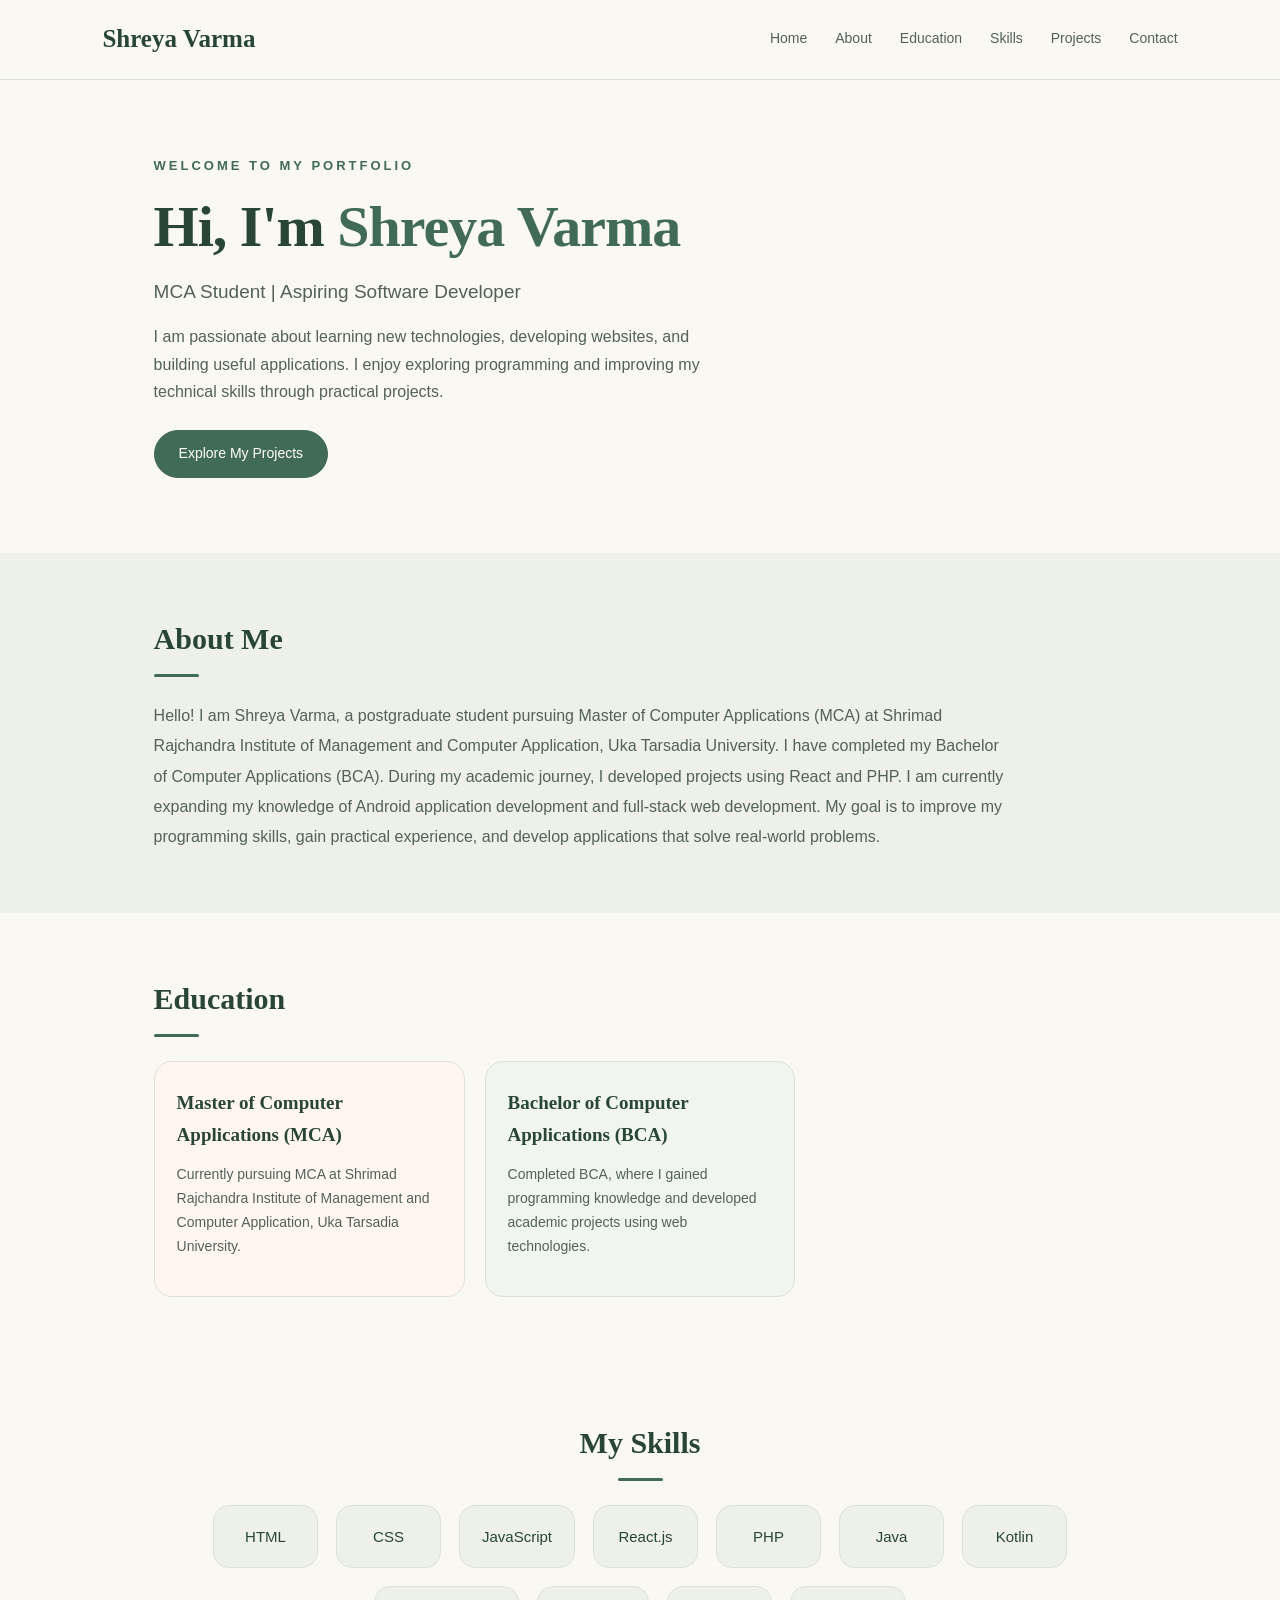
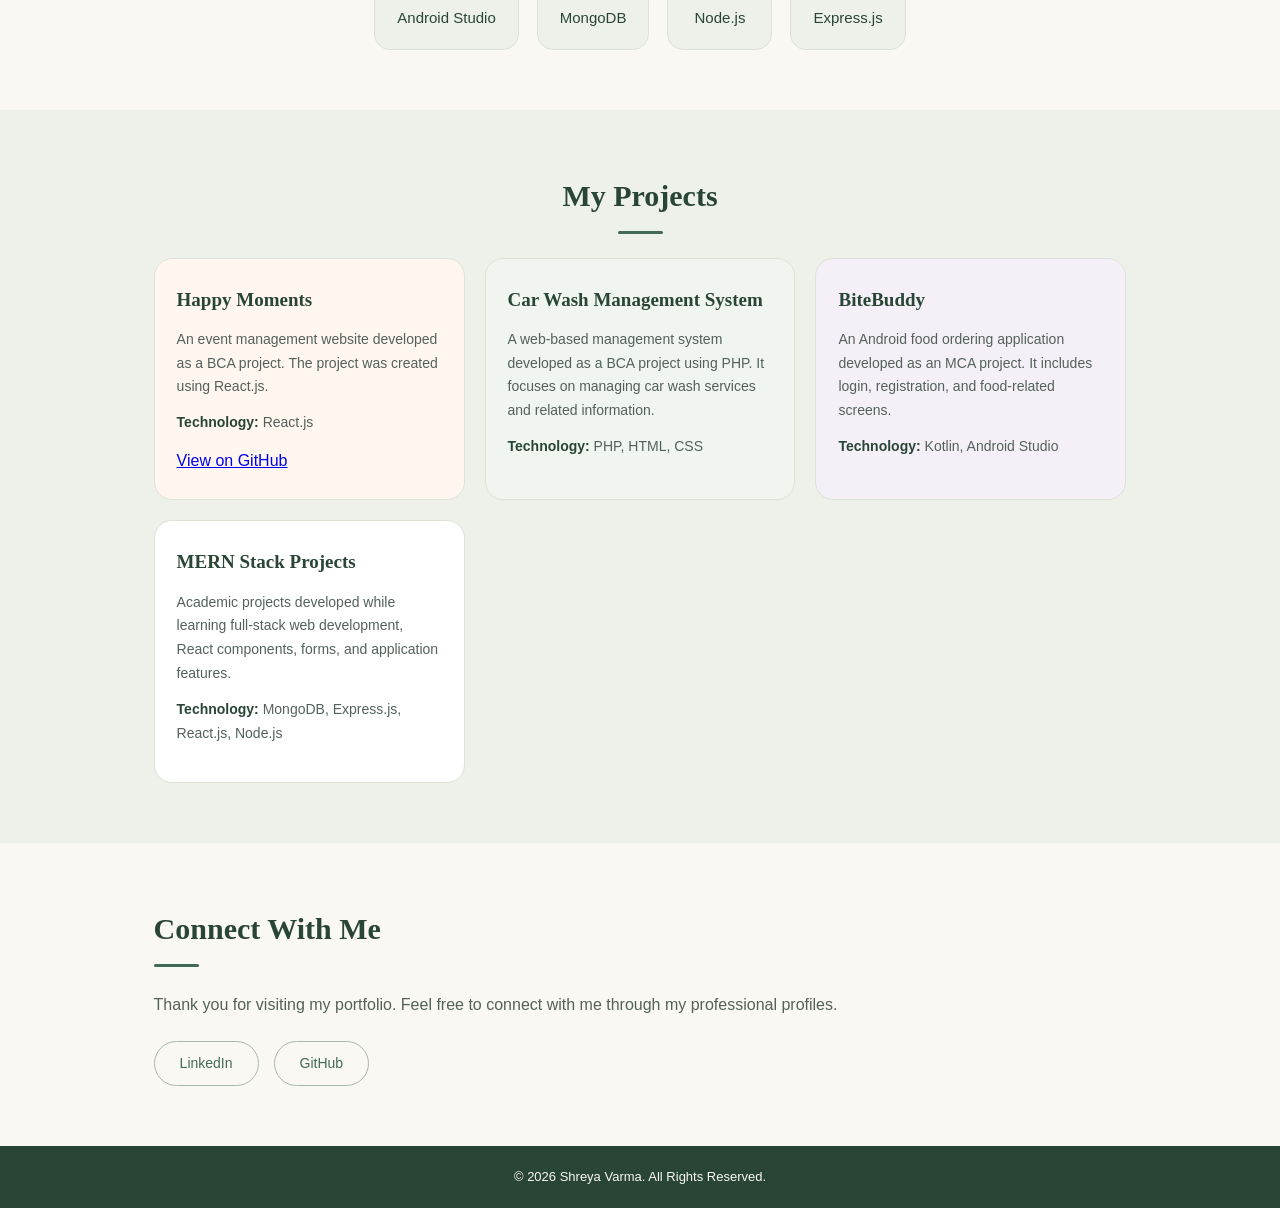
==== index.html @ 81401850 "Add files via upload" ====
<!DOCTYPE html>
<html lang="en">

<head>
    <meta charset="UTF-8">
    <meta name="viewport" content="width=device-width, initial-scale=1.0">

    <title>Shreya Varma | Portfolio</title>

    <link rel="stylesheet" href="style.css">
</head>

<body>

    <!-- Navigation Bar -->
    <header>
        <nav>
            <h2>Shreya Varma</h2>

            <div class="nav-links">
                <a href="#home">Home</a>
                <a href="#about">About</a>
                <a href="#education">Education</a>
                <a href="#skills">Skills</a>
                <a href="#projects">Projects</a>
                <a href="#contact">Contact</a>
            </div>
        </nav>
    </header>


    <!-- Home Section -->
    <section id="home" class="hero">

        <div>
            <p class="welcome">WELCOME TO MY PORTFOLIO</p>

            <h1>
                Hi, I'm <span>Shreya Varma</span>
            </h1>

            <h3>MCA Student | Aspiring Software Developer</h3>

            <p>
                I am passionate about learning new technologies,
                developing websites, and building useful applications.
                I enjoy exploring programming and improving my
                technical skills through practical projects.
            </p>

            <a href="#projects" class="button">Explore My Projects</a>
        </div>

    </section>


    <!-- About Me Section -->
    <section id="about">

        <h2>About Me</h2>

        <p>
            Hello! I am Shreya Varma, a postgraduate student pursuing
            Master of Computer Applications (MCA) at Shrimad Rajchandra
            Institute of Management and Computer Application,
            Uka Tarsadia University.

            I have completed my Bachelor of Computer Applications (BCA).
            During my academic journey, I developed projects using
            React and PHP. I am currently expanding my knowledge of
            Android application development and full-stack web development.

            My goal is to improve my programming skills, gain practical
            experience, and develop applications that solve real-world problems.
        </p>

    </section>


    <!-- Education Section -->
    <section id="education">

        <h2>Education</h2>

        <div class="project-container">

            <div class="project-card">
                <h3>Master of Computer Applications (MCA)</h3>

                <p>
                    Currently pursuing MCA at Shrimad Rajchandra
                    Institute of Management and Computer Application,
                    Uka Tarsadia University.
                </p>
            </div>

            <div class="project-card">
                <h3>Bachelor of Computer Applications (BCA)</h3>

                <p>
                    Completed BCA, where I gained programming knowledge
                    and developed academic projects using web technologies.
                </p>
            </div>

        </div>

    </section>


    <!-- Skills Section -->
    <section id="skills">

        <h2>My Skills</h2>

        <div class="skills-list">
            <span>HTML</span>
            <span>CSS</span>
            <span>JavaScript</span>
            <span>React.js</span>
            <span>PHP</span>
            <span>Java</span>
            <span>Kotlin</span>
            <span>Android Studio</span>
            <span>MongoDB</span>
            <span>Node.js</span>
            <span>Express.js</span>
        </div>

    </section>


    <!-- Projects Section -->
    <section id="projects">

        <h2>My Projects</h2>

        <div class="project-container">

            <!-- Project 1 -->
            <div class="project-card">

                <h3>Happy Moments</h3>

                <p>
                    An event management website developed as a BCA project.
                    The project was created using React.js.
                </p>

                <p>
                    <strong>Technology:</strong> React.js
                </p>

                <a href="https://github.com/shreyapvarma-dot/event_management1"
                   target="_blank"
                   rel="noopener noreferrer">
                    View on GitHub
                </a>

            </div>


            <!-- Project 2 -->
            <div class="project-card">

                <h3>Car Wash Management System</h3>

                <p>
                    A web-based management system developed as a BCA project
                    using PHP. It focuses on managing car wash services
                    and related information.
                </p>

                <p>
                    <strong>Technology:</strong> PHP, HTML, CSS
                </p>

            </div>


            <!-- Project 3 -->
            <div class="project-card">

                <h3>BiteBuddy</h3>

                <p>
                    An Android food ordering application developed as an
                    MCA project. It includes login, registration, and
                    food-related screens.
                </p>

                <p>
                    <strong>Technology:</strong> Kotlin, Android Studio
                </p>

            </div>


            <!-- Project 4 -->
            <div class="project-card">

                <h3>MERN Stack Projects</h3>

                <p>
                    Academic projects developed while learning full-stack
                    web development, React components, forms, and
                    application features.
                </p>

                <p>
                    <strong>Technology:</strong> MongoDB, Express.js,
                    React.js, Node.js
                </p>

            </div>

        </div>

    </section>


    <!-- Contact Section -->
    <section id="contact">

        <h2>Connect With Me</h2>

        <p>
            Thank you for visiting my portfolio.
            Feel free to connect with me through my professional profiles.
        </p>

        <div class="social-links">

            <a href="https://www.linkedin.com/in/shreya-varma-5b57a4426"
               target="_blank"
               rel="noopener noreferrer">
                LinkedIn
            </a>

            <a href="https://github.com/shreyapvarma-dot/event_management1"
               target="_blank"
               rel="noopener noreferrer">
                GitHub
            </a>

        </div>

    </section>


    <!-- Footer -->
    <footer>

        <p>
            &copy; 2026 Shreya Varma. All Rights Reserved.
        </p>

    </footer>

</body>

</html>
---- style.css ----
/* ===== Color Theme ===== */
:root {
    --cream: #FAF8F2;
    --cream-dark: #F0EEE5;
    --sage: #DDE4D2;
    --sage-light: #EEF1E9;
    --green: #426B55;
    --green-dark: #294536;
    --text: #53615A;
    --white: #FFFFFF;
    --border: #DCE2D6;
}

/* ===== Basic Styling ===== */
* {
    margin: 0;
    padding: 0;
    box-sizing: border-box;
    scroll-behavior: smooth;
}

body {
    font-family: "Segoe UI", Arial, sans-serif;
    background-color: var(--cream);
    color: var(--green-dark);
    line-height: 1.7;
}

/* ===== Navigation ===== */
header {
    background-color: rgba(250, 248, 242, 0.97);
    padding: 18px 8%;
    border-bottom: 1px solid var(--border);
    position: sticky;
    top: 0;
    z-index: 100;
}

nav {
    display: flex;
    justify-content: space-between;
    align-items: center;
    gap: 20px;
}

nav h2 {
    color: var(--green-dark);
    font-family: Georgia, serif;
    font-size: 25px;
}

.nav-links {
    display: flex;
    align-items: center;
    flex-wrap: wrap;
    gap: 28px;
}

.nav-links a {
    text-decoration: none;
    color: var(--text);
    font-size: 14px;
    transition: 0.3s;
}

.nav-links a:hover {
    color: var(--green);
}

/* ===== Home Section ===== */
.hero {
    min-height: 420px;
    padding: 75px 12%;
    display: flex;
    align-items: center;
    position: relative;
    overflow: hidden;
    background-color: var(--cream);
}

.hero > div {
    max-width: 700px;
    position: relative;
    z-index: 1;
}

.welcome {
    color: var(--green);
    font-size: 13px;
    font-weight: bold;
    letter-spacing: 3px;
    margin-bottom: 15px;
}

.hero h1 {
    font-family: Georgia, serif;
    font-size: clamp(38px, 5vw, 58px);
    line-height: 1.2;
    margin-bottom: 15px;
    letter-spacing: -1px;
}

.hero h1 span {
    color: var(--green);
}

.hero h3 {
    color: var(--text);
    font-size: 19px;
    font-weight: 500;
    margin-bottom: 15px;
}

.hero p:not(.welcome) {
    max-width: 580px;
    color: var(--text);
    font-size: 16px;
}

/* ===== Main Button ===== */
.button {
    display: inline-block;
    margin-top: 25px;
    margin-right: 10px;
    padding: 11px 24px;
    background-color: var(--green);
    color: var(--white);
    text-decoration: none;
    border: 1px solid var(--green);
    border-radius: 30px;
    font-size: 14px;
    transition: 0.3s;
}

.button:hover {
    background-color: var(--green-dark);
    transform: translateY(-2px);
}

/* ===== Common Section Styling ===== */
section:not(.hero) {
    padding: 60px 12%;
}

section h2 {
    font-family: Georgia, serif;
    font-size: 30px;
    margin-bottom: 24px;
    color: var(--green-dark);
}

section h2::after {
    content: "";
    display: block;
    width: 45px;
    height: 3px;
    background-color: var(--green);
    margin-top: 10px;
    border-radius: 3px;
}

/* ===== About Section ===== */
#about {
    background-color: var(--sage-light);
}

#about p {
    max-width: 850px;
    color: var(--text);
    font-size: 16px;
    line-height: 1.9;
}

/* ===== Skills Section ===== */
#skills {
    background-color: var(--cream);
}

#skills h2,
#projects h2 {
    text-align: center;
}

#skills h2::after,
#projects h2::after {
    margin-left: auto;
    margin-right: auto;
}

.skills-list {
    display: flex;
    flex-wrap: wrap;
    justify-content: center;
    gap: 18px;
}

.skills-list span {
    min-width: 105px;
    padding: 18px 22px;
    text-align: center;
    background-color: var(--sage-light);
    color: var(--green-dark);
    border: 1px solid var(--border);
    border-radius: 16px;
    font-size: 15px;
    transition: 0.3s;
}

.skills-list span:hover {
    background-color: var(--sage);
    transform: translateY(-4px);
}

/* ===== Projects Section ===== */
#projects {
    background-color: var(--sage-light);
}

.project-container {
    display: grid;
    grid-template-columns: repeat(3, minmax(0, 1fr));
    gap: 20px;
}

.project-card {
    padding: 25px 22px;
    background-color: var(--white);
    border: 1px solid var(--border);
    border-radius: 18px;
    transition: 0.3s;
}

.project-card:nth-child(1) {
    background-color: #FFF7EF;
}

.project-card:nth-child(2) {
    background-color: #F0F6EF;
}

.project-card:nth-child(3) {
    background-color: #F5F0F8;
}

.project-card:hover {
    transform: translateY(-5px);
    box-shadow: 0 12px 25px rgba(41, 69, 54, 0.09);
}

.project-card h3 {
    font-family: Georgia, serif;
    font-size: 19px;
    color: var(--green-dark);
    margin-bottom: 12px;
}

.project-card p {
    color: var(--text);
    font-size: 14px;
    margin-bottom: 12px;
    overflow-wrap: anywhere;
}

.project-card strong {
    color: var(--green-dark);
}

/* ===== Contact Section ===== */
#contact {
    background-color: var(--cream);
}

#contact > p {
    color: var(--text);
    margin-bottom: 22px;
}

.social-links {
    display: flex;
    flex-wrap: wrap;
    gap: 15px;
}

.social-links a {
    display: inline-block;
    padding: 10px 25px;
    background-color: transparent;
    color: var(--green);
    border: 1px solid #A8B9A9;
    border-radius: 30px;
    text-decoration: none;
    font-size: 14px;
    transition: 0.3s;
}

.social-links a:hover {
    background-color: var(--green);
    color: var(--white);
}

/* ===== Footer ===== */
footer {
    padding: 20px;
    text-align: center;
    background-color: var(--green-dark);
    color: var(--cream);
    font-size: 13px;
}

/* ===== Tablet Screen ===== */
@media (max-width: 900px) {
    header {
        padding: 18px 6%;
    }

    .nav-links {
        gap: 16px;
    }

    .hero {
        padding: 65px 8%;
    }

    section:not(.hero) {
        padding: 50px 8%;
    }

    .project-container {
        grid-template-columns: repeat(2, minmax(0, 1fr));
    }
}

/* ===== Mobile Screen ===== */
@media (max-width: 600px) {
    header {
        padding: 18px 6%;
    }

    nav {
        flex-direction: column;
        align-items: flex-start;
    }

    .nav-links {
        gap: 10px 18px;
    }

    .nav-links a {
        font-size: 13px;
    }

    .hero {
        min-height: 360px;
        padding: 55px 7%;
    }

    .hero h1 {
        font-size: 38px;
    }

    .hero h3 {
        font-size: 17px;
    }

    section:not(.hero) {
        padding: 42px 7%;
    }

    section h2 {
        font-size: 27px;
    }

    .project-container {
        grid-template-columns: 1fr;
    }

    .project-card {
        padding: 23px;
    }

    .skills-list {
        gap: 12px;
    }

    .skills-list span {
        min-width: 90px;
        padding: 12px 17px;
    }
}
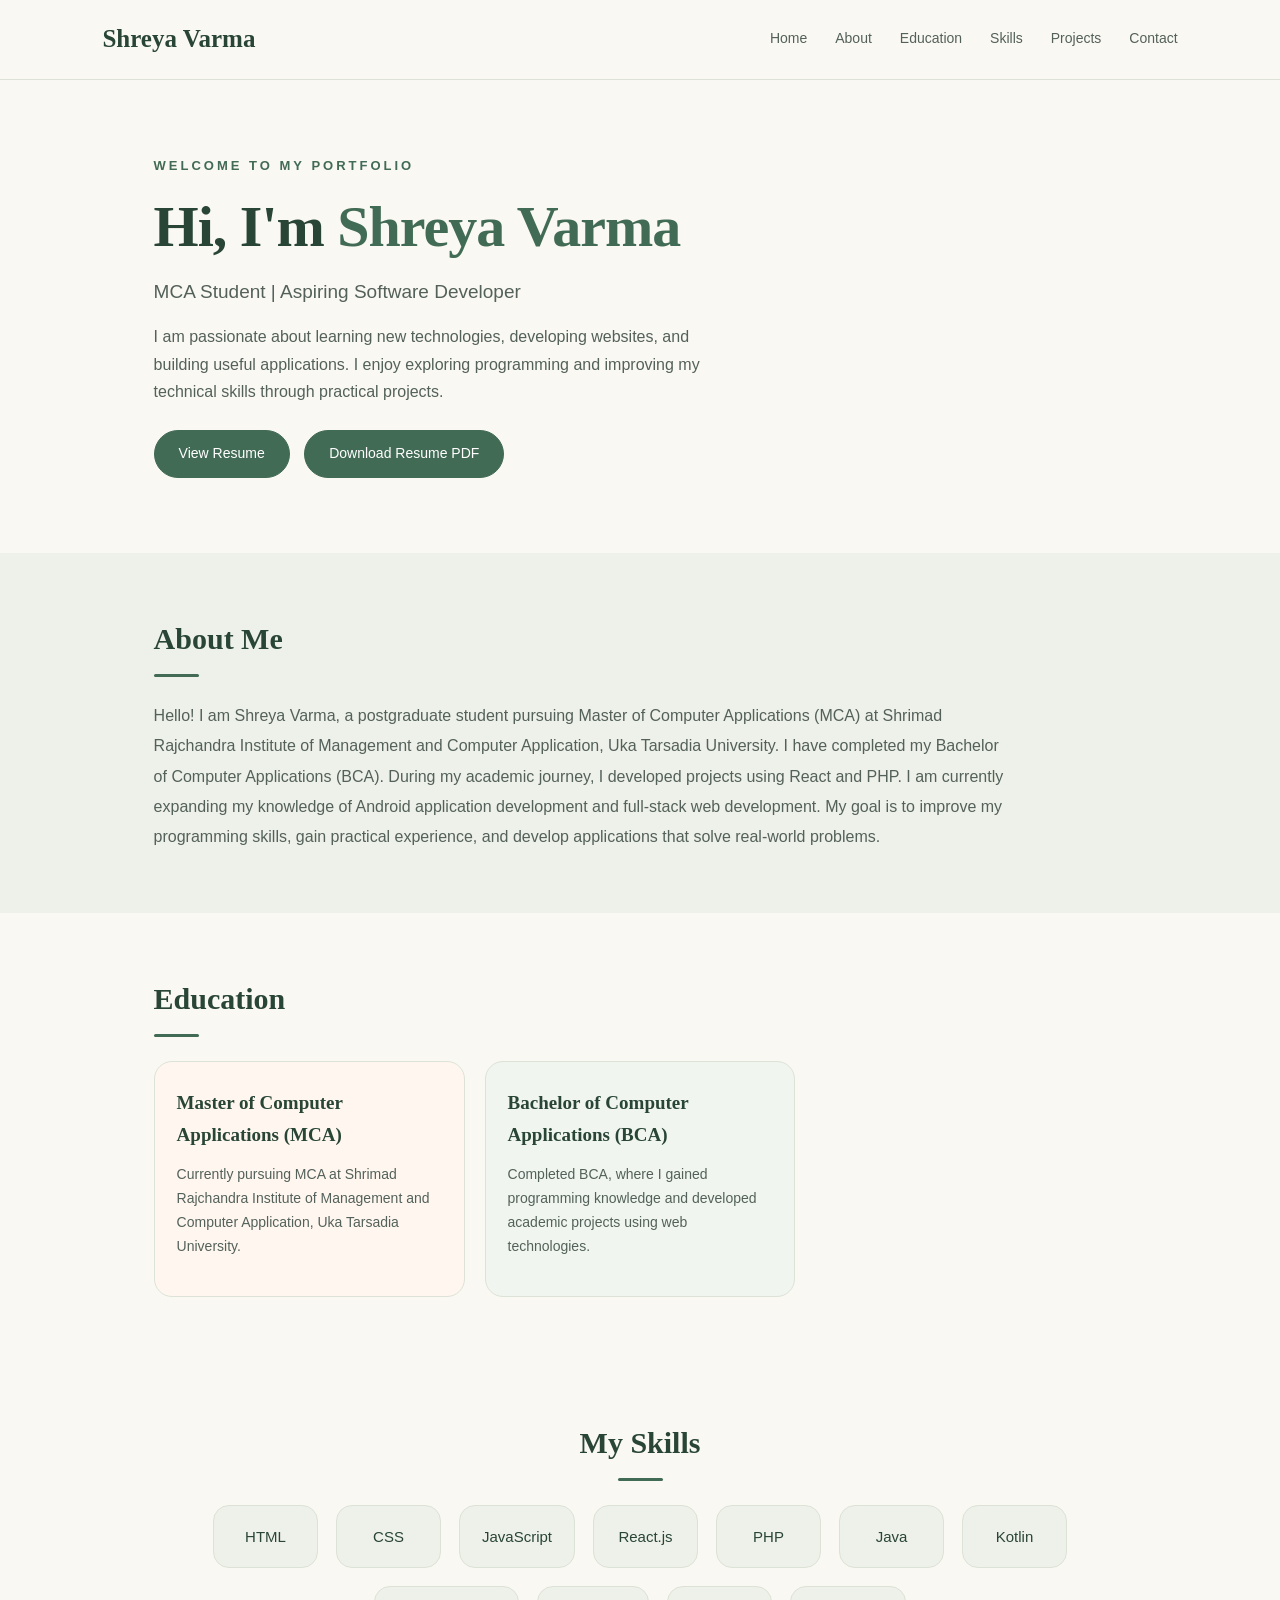
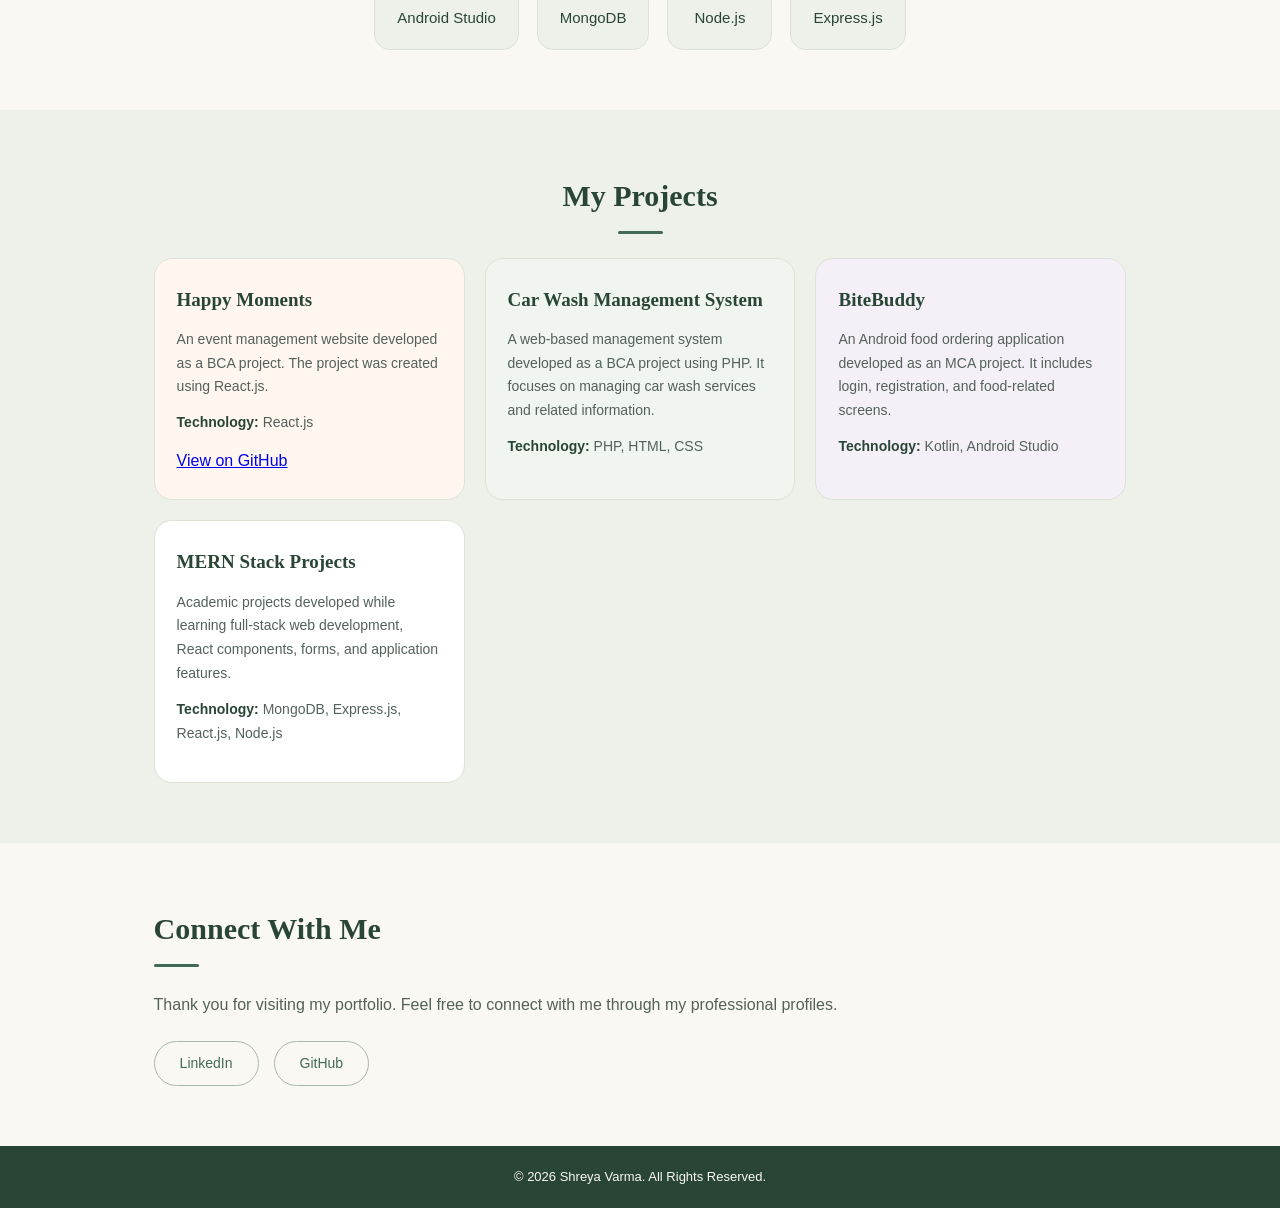
==== commit 2467cfcf: "Add files via upload" ====
--- a/index.html
+++ b/index.html
@@ -49,7 +49,17 @@
                 technical skills through practical projects.
             </p>
 
-            <a href="#projects" class="button">Explore My Projects</a>
+            <div class="resume-buttons">
+                <a href="resume.html" class="button">
+                    View Resume
+                </a>
+
+                <a href="Shreya_Varma_Resume.pdf"
+                   class="button"
+                   target="_blank">
+                    Download Resume PDF
+                </a>
+            </div>
         </div>
 
     </section>
